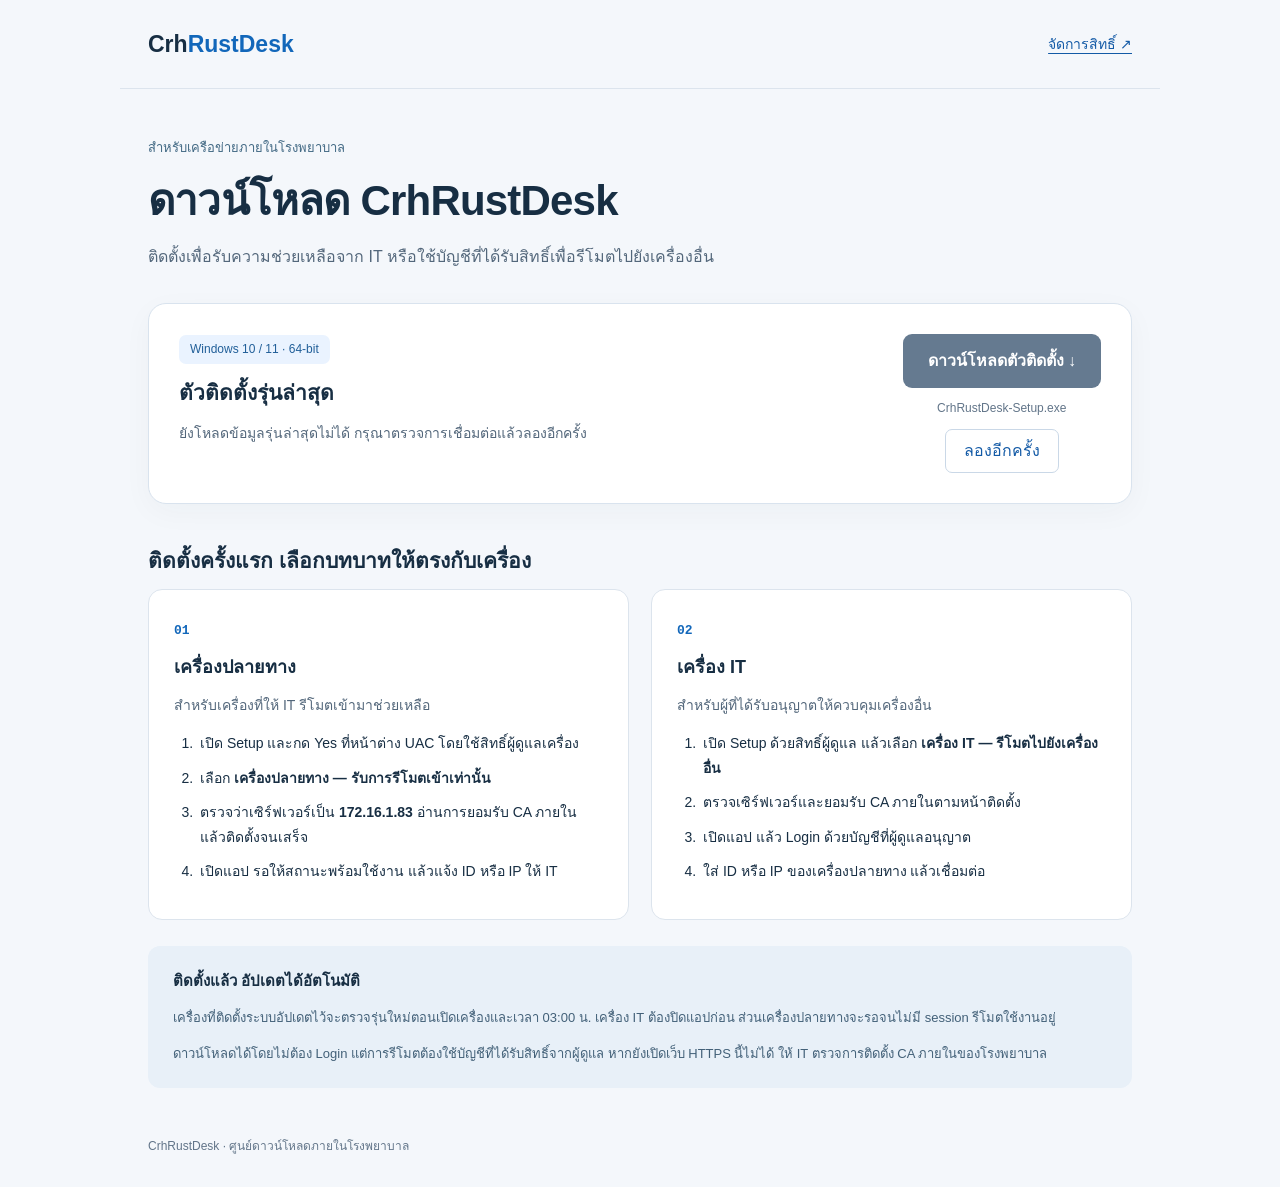
==== res/crhrustdesk/ubuntu/downloads/index.html @ 660e4f96 "feat: add CrhRustDesk managed update protocol and session permits Introduces CrhRustDesk enterprise " ====
<!doctype html>
<html lang="th">
<head>
  <meta charset="utf-8">
  <meta name="viewport" content="width=device-width, initial-scale=1">
  <meta name="color-scheme" content="light">
  <title>ดาวน์โหลด CrhRustDesk</title>
  <link rel="stylesheet" href="./style.css">
  <script src="./app.js" defer></script>
</head>
<body>
  <header>
    <a class="brand" href="./">Crh<span>RustDesk</span></a>
    <a class="management" href="https://172.16.1.83:21120/_permissions/">จัดการสิทธิ์ ↗</a>
  </header>
  <main>
    <p class="eyebrow">สำหรับเครือข่ายภายในโรงพยาบาล</p>
    <h1>ดาวน์โหลด CrhRustDesk</h1>
    <p class="intro">ติดตั้งเพื่อรับความช่วยเหลือจาก IT หรือใช้บัญชีที่ได้รับสิทธิ์เพื่อรีโมตไปยังเครื่องอื่น</p>
    <section class="release" aria-labelledby="release-title">
      <div>
        <p class="badge">Windows 10 / 11 · 64-bit</p>
        <h2 id="release-title">ตัวติดตั้งรุ่นล่าสุด</h2>
        <p id="release-status" role="status" aria-live="polite">กำลังตรวจสอบเวอร์ชัน…</p>
      </div>
      <div class="download-action">
        <a id="download" class="primary" aria-disabled="true">ดาวน์โหลดตัวติดตั้ง ↓</a>
        <span id="file-size">CrhRustDesk-Setup.exe</span>
        <button id="retry" type="button" hidden>ลองอีกครั้ง</button>
      </div>
      <details id="verification" hidden>
        <summary>ตรวจสอบไฟล์ดาวน์โหลด (SHA-256)</summary>
        <code id="sha256"></code>
        <p>ใช้ PowerShell: <code>Get-FileHash .\CrhRustDesk-Setup.exe -Algorithm SHA256</code> แล้วเทียบค่ากับด้านบน</p>
      </details>
      <noscript>กรุณาเปิด JavaScript เพื่อแสดงปุ่มดาวน์โหลดรุ่นล่าสุด</noscript>
    </section>
    <section aria-labelledby="install-title">
      <h2 id="install-title">ติดตั้งครั้งแรก เลือกบทบาทให้ตรงกับเครื่อง</h2>
      <div class="roles">
        <article>
          <span class="step">01</span>
          <h3>เครื่องปลายทาง</h3>
          <p>สำหรับเครื่องที่ให้ IT รีโมตเข้ามาช่วยเหลือ</p>
          <ol>
            <li>เปิด Setup และกด Yes ที่หน้าต่าง UAC โดยใช้สิทธิ์ผู้ดูแลเครื่อง</li>
            <li>เลือก <strong>เครื่องปลายทาง — รับการรีโมตเข้าเท่านั้น</strong></li>
            <li>ตรวจว่าเซิร์ฟเวอร์เป็น <strong>172.16.1.83</strong> อ่านการยอมรับ CA ภายใน แล้วติดตั้งจนเสร็จ</li>
            <li>เปิดแอป รอให้สถานะพร้อมใช้งาน แล้วแจ้ง ID หรือ IP ให้ IT</li>
          </ol>
        </article>
        <article>
          <span class="step">02</span>
          <h3>เครื่อง IT</h3>
          <p>สำหรับผู้ที่ได้รับอนุญาตให้ควบคุมเครื่องอื่น</p>
          <ol>
            <li>เปิด Setup ด้วยสิทธิ์ผู้ดูแล แล้วเลือก <strong>เครื่อง IT — รีโมตไปยังเครื่องอื่น</strong></li>
            <li>ตรวจเซิร์ฟเวอร์และยอมรับ CA ภายในตามหน้าติดตั้ง</li>
            <li>เปิดแอป แล้ว Login ด้วยบัญชีที่ผู้ดูแลอนุญาต</li>
            <li>ใส่ ID หรือ IP ของเครื่องปลายทาง แล้วเชื่อมต่อ</li>
          </ol>
        </article>
      </div>
    </section>
    <aside>
      <h3>ติดตั้งแล้ว อัปเดตได้อัตโนมัติ</h3>
      <p>เครื่องที่ติดตั้งระบบอัปเดตไว้จะตรวจรุ่นใหม่ตอนเปิดเครื่องและเวลา 03:00 น. เครื่อง IT ต้องปิดแอปก่อน ส่วนเครื่องปลายทางจะรอจนไม่มี session รีโมตใช้งานอยู่</p>
      <p>ดาวน์โหลดได้โดยไม่ต้อง Login แต่การรีโมตต้องใช้บัญชีที่ได้รับสิทธิ์จากผู้ดูแล หากยังเปิดเว็บ HTTPS นี้ไม่ได้ ให้ IT ตรวจการติดตั้ง CA ภายในของโรงพยาบาล</p>
    </aside>
  </main>
  <footer>CrhRustDesk · ศูนย์ดาวน์โหลดภายในโรงพยาบาล</footer>
</body>
</html>
---- res/crhrustdesk/ubuntu/downloads/style.css ----
:root { font-family: "Leelawadee UI", Tahoma, sans-serif; color: #172e43; background: #f4f7fb; line-height: 1.75; }
* { box-sizing: border-box; }
body { margin: 0; }
a { color: #135aa6; }
header, main, footer { max-width: 1040px; margin: auto; padding: 24px 28px; }
header { display: flex; align-items: center; justify-content: space-between; gap: 20px; border-bottom: 1px solid #dce4ed; }
.brand { font-size: 23px; font-weight: 800; text-decoration: none; color: #172e43; }
.brand span { color: #1267ba; }
.management { font-size: 14px; text-underline-offset: 4px; }
main { padding-top: 48px; }
.eyebrow { font-size: 13px; color: #426984; margin: 0 0 12px; }
h1 { font-size: clamp(28px, 5vw, 42px); letter-spacing: -.8px; line-height: 1.4; margin: 0 0 12px; }
.intro { margin: 0 0 32px; max-width: 740px; color: #53677b; }
.release { display: grid; grid-template-columns: 1fr auto; gap: 20px 32px; padding: 30px; background: #fff; border: 1px solid #d9e3ee; border-radius: 18px; box-shadow: 0 8px 30px #172e4309; }
.badge { display: inline-block; background: #eaf3ff; color: #215f99; font-size: 12px; padding: 4px 11px; border-radius: 7px; margin: 0 0 12px; }
h2 { font-size: 21px; line-height: 1.6; margin: 0 0 12px; }
#release-status { color: #53677b; font-size: 14px; margin: 0; }
.download-action { display: flex; flex-direction: column; align-items: center; justify-content: center; gap: 10px; }
.primary { display: inline-block; padding: 13px 25px; background: #1267ba; color: white; font-weight: 700; text-decoration: none; border-radius: 9px; text-align: center; }
.primary:hover { background: #0c5195; }
.primary[aria-disabled="true"] { background: #657a90; cursor: wait; }
#file-size { color: #627589; font-size: 12px; }
#retry { border: 1px solid #cad8e7; border-radius: 7px; background: white; padding: 7px 18px; font: inherit; color: #135aa6; cursor: pointer; }
details { grid-column: 1 / -1; border-top: 1px solid #e5ebf2; padding-top: 16px; font-size: 12px; }
summary { cursor: pointer; color: #426984; }
code { overflow-wrap: anywhere; font-family: Consolas, monospace; }
#sha256 { display: block; margin-top: 12px; color: #172e43; }
section + section { margin-top: 40px; }
.roles { display: grid; grid-template-columns: 1fr 1fr; gap: 22px; }
article { padding: 25px; border: 1px solid #dce4ed; background: white; border-radius: 14px; }
.step { color: #1267ba; font: 700 13px Consolas, monospace; }
h3 { font-size: 18px; margin: 9px 0; }
article p { margin: 0 0 14px; color: #53677b; font-size: 14px; }
ol { padding-left: 23px; margin: 0; font-size: 14px; }
li { margin-bottom: 10px; padding-left: 3px; }
aside { padding: 22px 25px; border-radius: 12px; background: #e8f0f8; margin-top: 26px; font-size: 13px; color: #426078; }
aside h3 { font-size: 15px; margin-top: 0; color: #172e43; }
aside p:last-child { margin-bottom: 0; }
footer { padding-bottom: 30px; font-size: 12px; color: #627589; }
:focus-visible { outline: 3px solid #d87b0d; outline-offset: 4px; }
@media (max-width: 680px) {
  header, main, footer { padding-left: 20px; padding-right: 20px; }
  main { padding-top: 28px; }
  .release, .roles { grid-template-columns: 1fr; }
  .release { padding: 23px; }
  .download-action { align-items: stretch; }
  #file-size { text-align: center; }
  article { padding: 22px; }
  .management { font-size: 12px; }
}
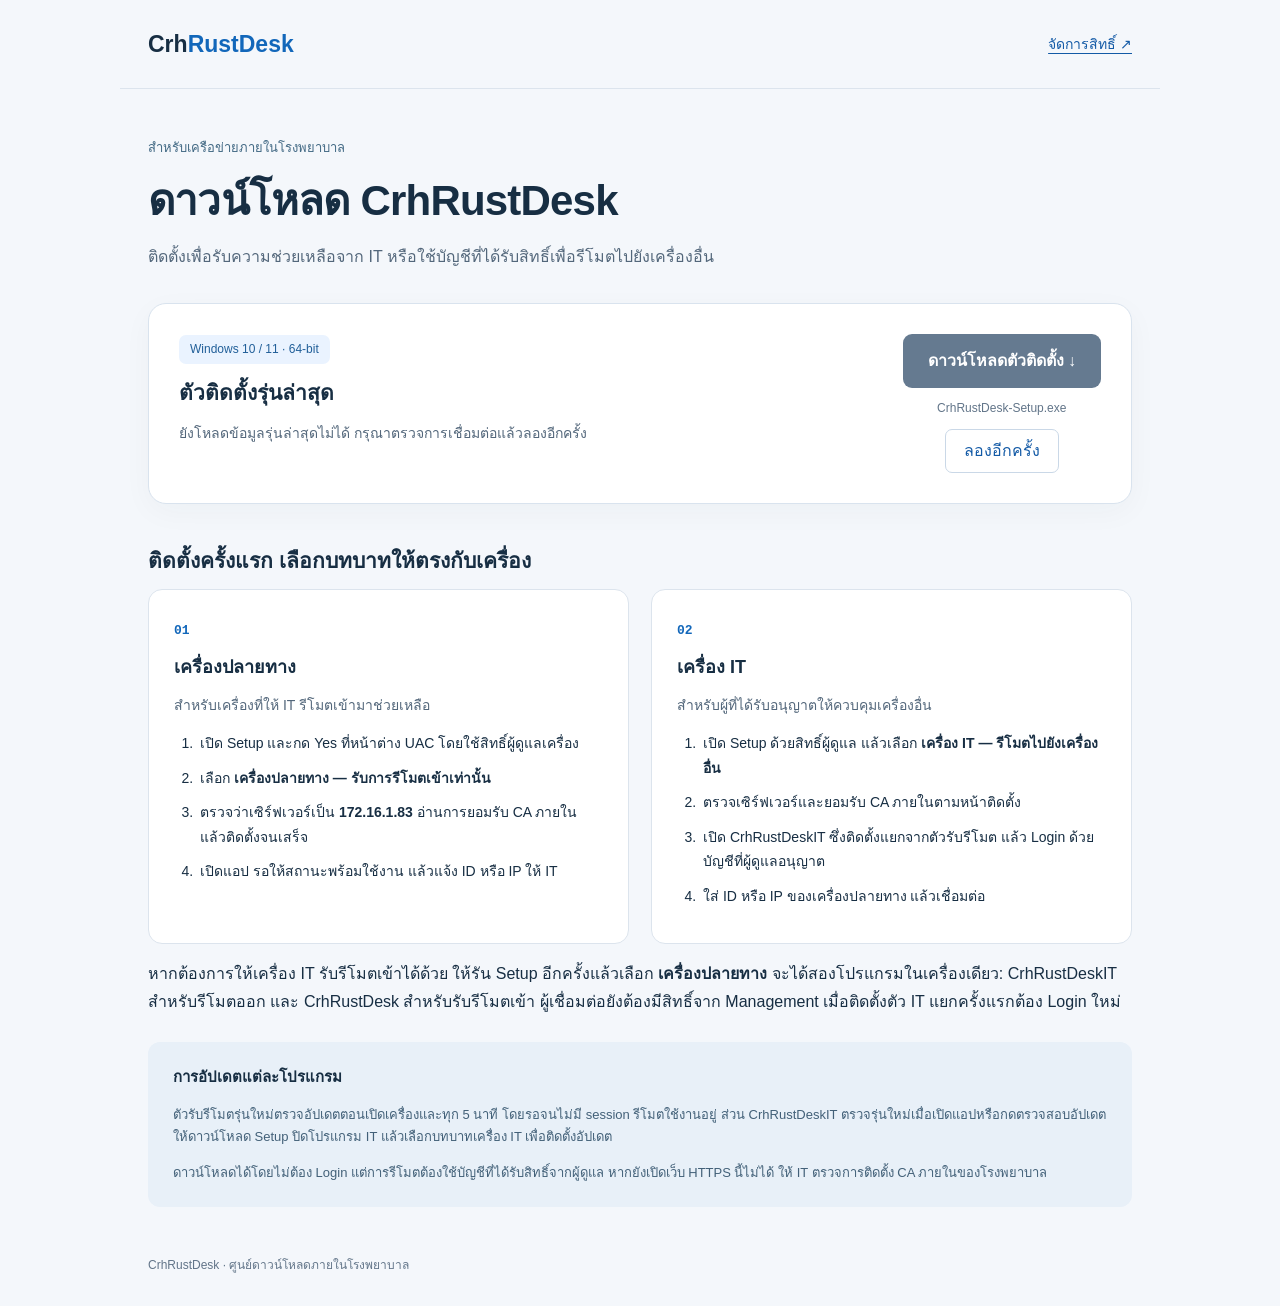
==== commit 827f712f: "refactor(flutter): use isCrhRustDesk helper and add IT app name check - Replaced repeated checks aga" ====
--- a/res/crhrustdesk/ubuntu/downloads/index.html
+++ b/res/crhrustdesk/ubuntu/downloads/index.html
@@ -56,15 +56,16 @@
           <ol>
             <li>เปิด Setup ด้วยสิทธิ์ผู้ดูแล แล้วเลือก <strong>เครื่อง IT — รีโมตไปยังเครื่องอื่น</strong></li>
             <li>ตรวจเซิร์ฟเวอร์และยอมรับ CA ภายในตามหน้าติดตั้ง</li>
-            <li>เปิดแอป แล้ว Login ด้วยบัญชีที่ผู้ดูแลอนุญาต</li>
+            <li>เปิด CrhRustDeskIT ซึ่งติดตั้งแยกจากตัวรับรีโมต แล้ว Login ด้วยบัญชีที่ผู้ดูแลอนุญาต</li>
             <li>ใส่ ID หรือ IP ของเครื่องปลายทาง แล้วเชื่อมต่อ</li>
           </ol>
         </article>
       </div>
+      <p>หากต้องการให้เครื่อง IT รับรีโมตเข้าได้ด้วย ให้รัน Setup อีกครั้งแล้วเลือก <strong>เครื่องปลายทาง</strong> จะได้สองโปรแกรมในเครื่องเดียว: CrhRustDeskIT สำหรับรีโมตออก และ CrhRustDesk สำหรับรับรีโมตเข้า ผู้เชื่อมต่อยังต้องมีสิทธิ์จาก Management เมื่อติดตั้งตัว IT แยกครั้งแรกต้อง Login ใหม่</p>
     </section>
     <aside>
-      <h3>ติดตั้งแล้ว อัปเดตได้อัตโนมัติ</h3>
-      <p>เครื่องที่ติดตั้งระบบอัปเดตไว้จะตรวจรุ่นใหม่ตอนเปิดเครื่องและเวลา 03:00 น. เครื่อง IT ต้องปิดแอปก่อน ส่วนเครื่องปลายทางจะรอจนไม่มี session รีโมตใช้งานอยู่</p>
+      <h3>การอัปเดตแต่ละโปรแกรม</h3>
+      <p>ตัวรับรีโมตรุ่นใหม่ตรวจอัปเดตตอนเปิดเครื่องและทุก 5 นาที โดยรอจนไม่มี session รีโมตใช้งานอยู่ ส่วน CrhRustDeskIT ตรวจรุ่นใหม่เมื่อเปิดแอปหรือกดตรวจสอบอัปเดต ให้ดาวน์โหลด Setup ปิดโปรแกรม IT แล้วเลือกบทบาทเครื่อง IT เพื่อติดตั้งอัปเดต</p>
       <p>ดาวน์โหลดได้โดยไม่ต้อง Login แต่การรีโมตต้องใช้บัญชีที่ได้รับสิทธิ์จากผู้ดูแล หากยังเปิดเว็บ HTTPS นี้ไม่ได้ ให้ IT ตรวจการติดตั้ง CA ภายในของโรงพยาบาล</p>
     </aside>
   </main>
